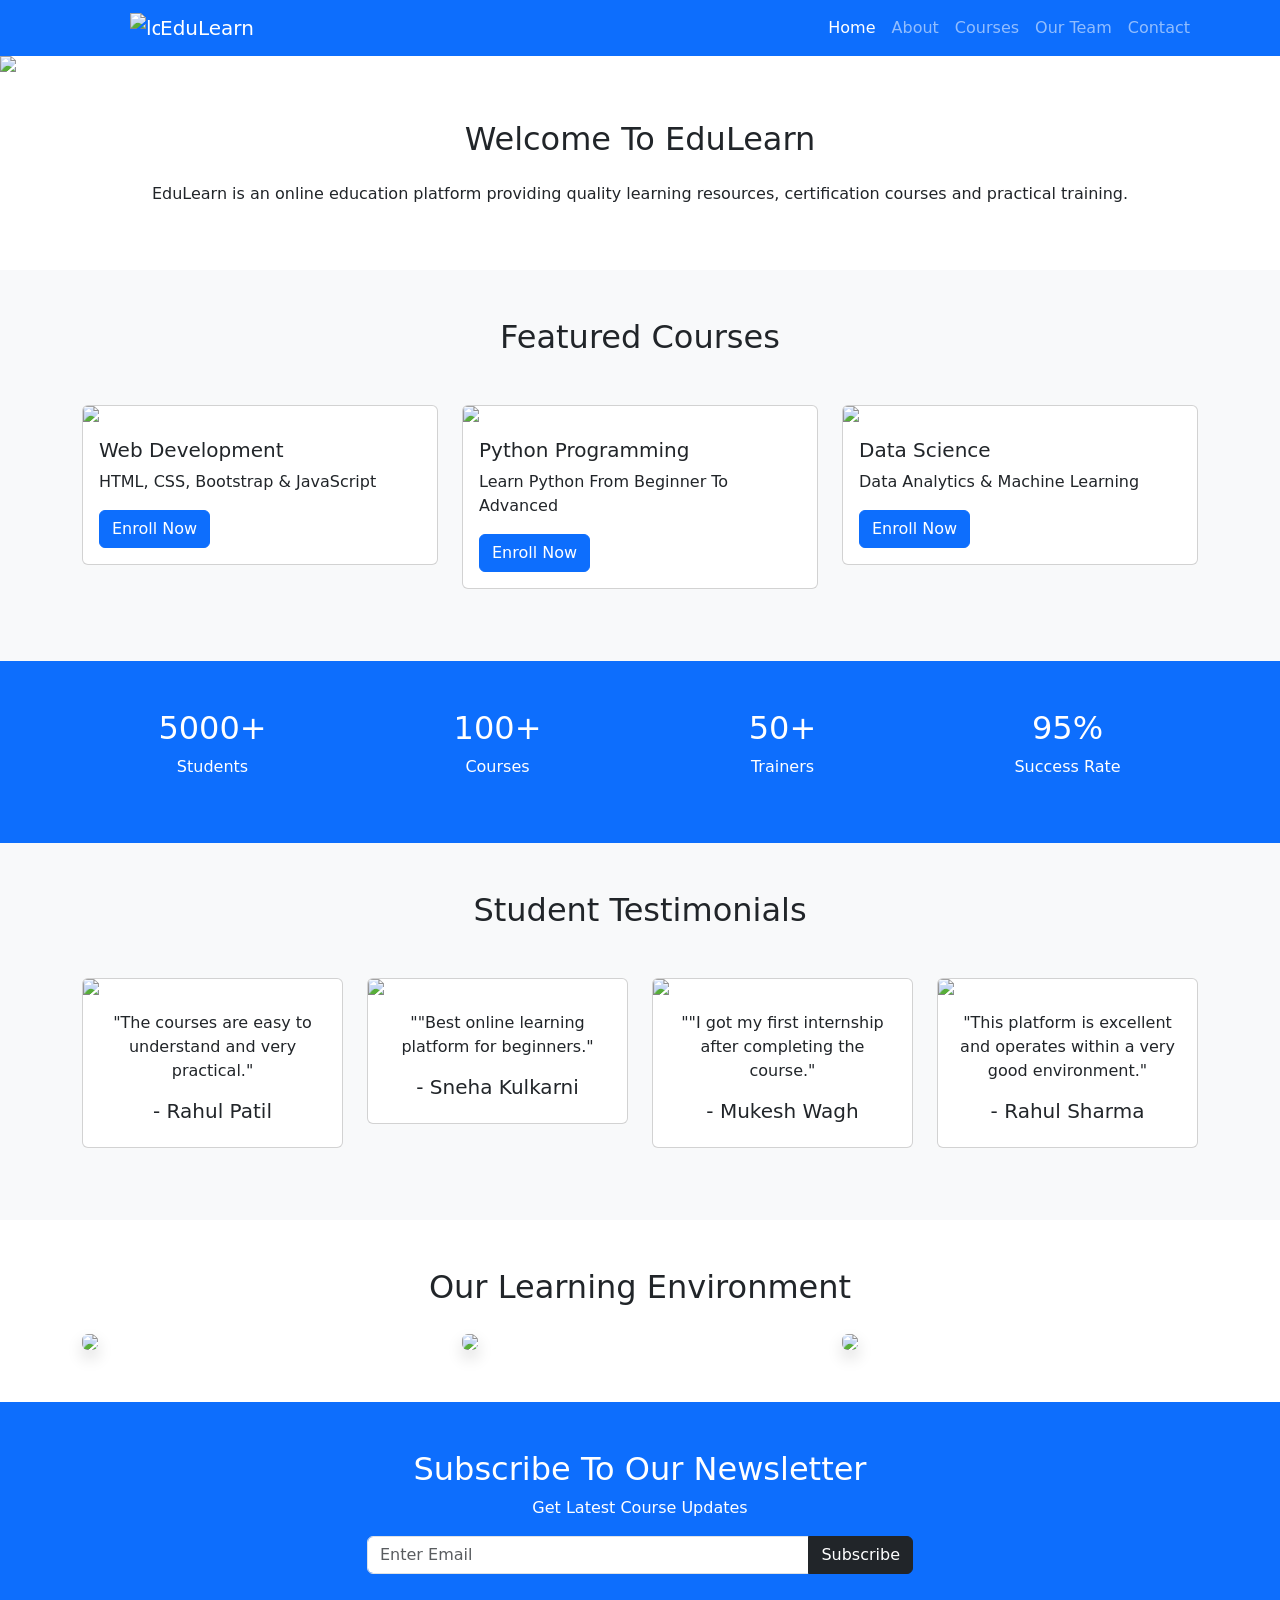
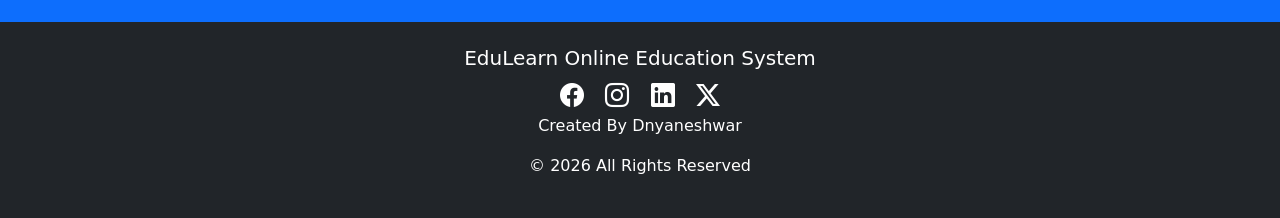
==== index.html @ 32cc706b "First Commit" ====
<!DOCTYPE html>
<html lang="en">
<head>
<meta charset="UTF-8">
<meta name="viewport" content="width=device-width, initial-scale=1.0">

<title>Online Education System</title>

<link href="https://cdn.jsdelivr.net/npm/bootstrap@5.3.3/dist/css/bootstrap.min.css" rel="stylesheet">

<link rel="stylesheet" href="css/style.css">

<link rel="stylesheet"
href="https://cdn.jsdelivr.net/npm/bootstrap-icons@1.11.3/font/bootstrap-icons.min.css">
</head>

<body>


    

<!-- Navbar -->

<nav class="navbar navbar-expand-lg navbar-dark bg-primary sticky-top">
<div class="container">
   <a href="index.html" class="navbar-brand d-flex align-items-center px-4 px-lg-5">
            <!-- <h2 class="m-0 text-primary"><i class="fa fa-book me-3"> -->
                <!-- <link href="img/log.jpg" rel="icon">  -->
                <img src="images/EduLearn logo.jpg" alt="logo" width="30" height="30">
            </i align-items-center>EduLearn </h2>
        </a>
<!-- <a class="navbar-brand fw-bold" href="#">
EduLearn
</a> -->

<button class="navbar-toggler"
data-bs-toggle="collapse"
data-bs-target="#menu">
<span class="navbar-toggler-icon"></span>
</button>

<div class="collapse navbar-collapse" id="menu">
<ul class="navbar-nav ms-auto">

<li class="nav-item">
<a class="nav-link active" href="index.html">Home</a>
</li>

<li class="nav-item">
<a class="nav-link" href="about.html">About</a>
</li>

<li class="nav-item">
<a class="nav-link" href="courses.html">Courses</a>
</li>

<li class="nav-item">
<a class="nav-link" href="team.html">Our Team</a>
</li>

<li class="nav-item">
<a class="nav-link" href="contact.html">Contact</a>
</li>

</ul>
</div>

</div>
</nav>

<!-- Slider -->

<div id="slider" class="carousel slide" data-bs-ride="carousel">

<div class="carousel-inner">

<div class="carousel-item active">
<img src="images/slider1.jpg"
class="d-block w-100 slider-img">

<div class="carousel-caption">
<h1>Learn Anytime Anywhere</h1>
<p>Upgrade Your Skills With Online Courses</p>
</div>
</div>

<div class="carousel-item">
<img src="images/slider2.jpg"
class="d-block w-100 slider-img">

<div class="carousel-caption">
<h1>Professional Courses</h1>
<p>Learn From Industry Experts</p>
</div>
</div>

<div class="carousel-item">
<img src="images/slider3.jpg"
class="d-block w-100 slider-img">

<div class="carousel-caption">
<h1>Build Your Career</h1>
<p>Start Learning Today</p>
</div>
</div>

</div>

<button class="carousel-control-prev"
type="button"
data-bs-target="#slider"
data-bs-slide="prev">

<span class="carousel-control-prev-icon"></span>

</button>

<button class="carousel-control-next"
type="button"
data-bs-target="#slider"
data-bs-slide="next">

<span class="carousel-control-next-icon"></span>

</button>

</div>



<!-- About Section -->

<section class="py-5">
<div class="container text-center">

<h2 class="mb-4">Welcome To EduLearn</h2>

<p>
EduLearn is an online education platform
providing quality learning resources,
certification courses and practical training.
</p>

</div>
</section>

<!-- Courses -->

<section class="bg-light py-5">

<div class="container">

<h2 class="text-center mb-5">
Featured Courses
</h2>

<div class="row">

<div class="col-md-4 mb-4">
<div class="card course-card">

<img src="images/Course 1.jpg"
class="card-img-top">

<div class="card-body">

<h5>Web Development</h5>

<p>
HTML, CSS, Bootstrap & JavaScript
</p>

<button class="btn btn-primary">
Enroll Now
</button>

</div>
</div>
</div>

<div class="col-md-4 mb-4">
<div class="card course-card">

<img src="images/Course 2.jpg"
class="card-img-top">

<div class="card-body">

<h5>Python Programming</h5>

<p>
Learn Python From Beginner To Advanced
</p>

<button class="btn btn-primary">
Enroll Now
</button>

</div>
</div>
</div>

<div class="col-md-4 mb-4">
<div class="card course-card">

<img src="images/Course 3.jpg"
class="card-img-top">

<div class="card-body">

<h5>Data Science</h5>

<p>
Data Analytics & Machine Learning
</p>

<button class="btn btn-primary">
Enroll Now
</button>

</div>
</div>
</div>

</div>

</div>

</section>

<!-- Statistics -->

<section class="py-5 bg-primary text-white">

<div class="container">

<div class="row text-center">

<div class="col-md-3">
<h2>5000+</h2>
<p>Students</p>
</div>

<div class="col-md-3">
<h2>100+</h2>
<p>Courses</p>
</div>

<div class="col-md-3">
<h2>50+</h2>
<p>Trainers</p>
</div>

<div class="col-md-3">
<h2>95%</h2>
<p>Success Rate</p>
</div>

</div>

</div>

</section>

<section class="py-5 bg-light">

<div class="container">

<h2 class="text-center mb-5">
Student Testimonials
</h2>

<div class="row">

<!-- <div class="col-md-4">
<div class="card p-3 shadow"> -->
<div class="col-md-3 mb-4">
<div class="card team-card text-center">
<img src="images/std1.jpg" class="card-img-top">
<div class="card-body">
<p>
"The courses are easy to understand and very practical."
</p>
<h5>- Rahul Patil</h5>
</div>
</div>
</div>

<div class="col-md-3 mb-4">
<div class="card team-card text-center">
<img src="images/std3.jpg" class="card-img-top">
<div class="card-body">
<p>
""Best online learning platform for beginners."
</p>
<h5>- Sneha Kulkarni</h5>
</div>
</div>
</div>

<div class="col-md-3 mb-4">
<div class="card team-card text-center">
<img src="images/std2.jpg" class="card-img-top">
<div class="card-body">
<p>
""I got my first internship after completing the course."
</p>
<h5>- Mukesh Wagh</h5>
</div>
</div>
</div>

<div class="col-md-3 mb-4">
<div class="card team-card text-center">
<img src="images/std4.jpg" class="card-img-top">
<div class="card-body">
<p>
"This platform is excellent and operates within a very good environment."
</p>
<h5>- Rahul Sharma</h5>
</div>
</div>
</div>

</section>


<section class="container py-5">
<h2 class="text-center mb-4">Our Learning Environment</h2>

<div class="row">
  <div class="col-md-4">
    <img src="images/gallery1.jpg" class="img-fluid rounded shadow">
  </div>

  <div class="col-md-4">
    <img src="images/gallery2.jpg" class="img-fluid rounded shadow">
  </div>

  <div class="col-md-4">
    <img src="images/gallery3.jpg" class="img-fluid rounded shadow">
  </div>
</div>
</section>

<section class="py-5 bg-primary text-white">

<div class="container text-center">

<h2>
Subscribe To Our Newsletter
</h2>

<p>
Get Latest Course Updates
</p>

<div class="row justify-content-center">

<div class="col-md-6">

<div class="input-group">

<input
type="email"
class="form-control"
placeholder="Enter Email">

<button class="btn btn-dark">
Subscribe
</button>

</div>

</div>

</div>

</div>

</section>



<!-- Footer -->

<footer class="bg-dark text-white text-center p-4">

<h5>EduLearn Online Education System</h5>



<div>

<i class="bi bi-facebook fs-4 mx-2"></i>
<i class="bi bi-instagram fs-4 mx-2"></i>
<i class="bi bi-linkedin fs-4 mx-2"></i>
<i class="bi bi-twitter-x fs-4 mx-2"></i>

</div>
<p>Created By Dnyaneshwar</p>
<p>© 2026 All Rights Reserved</p>
</footer>

<script src="https://cdn.jsdelivr.net/npm/bootstrap@5.3.3/dist/js/bootstrap.bundle.min.js"></script>

</body>
</html>
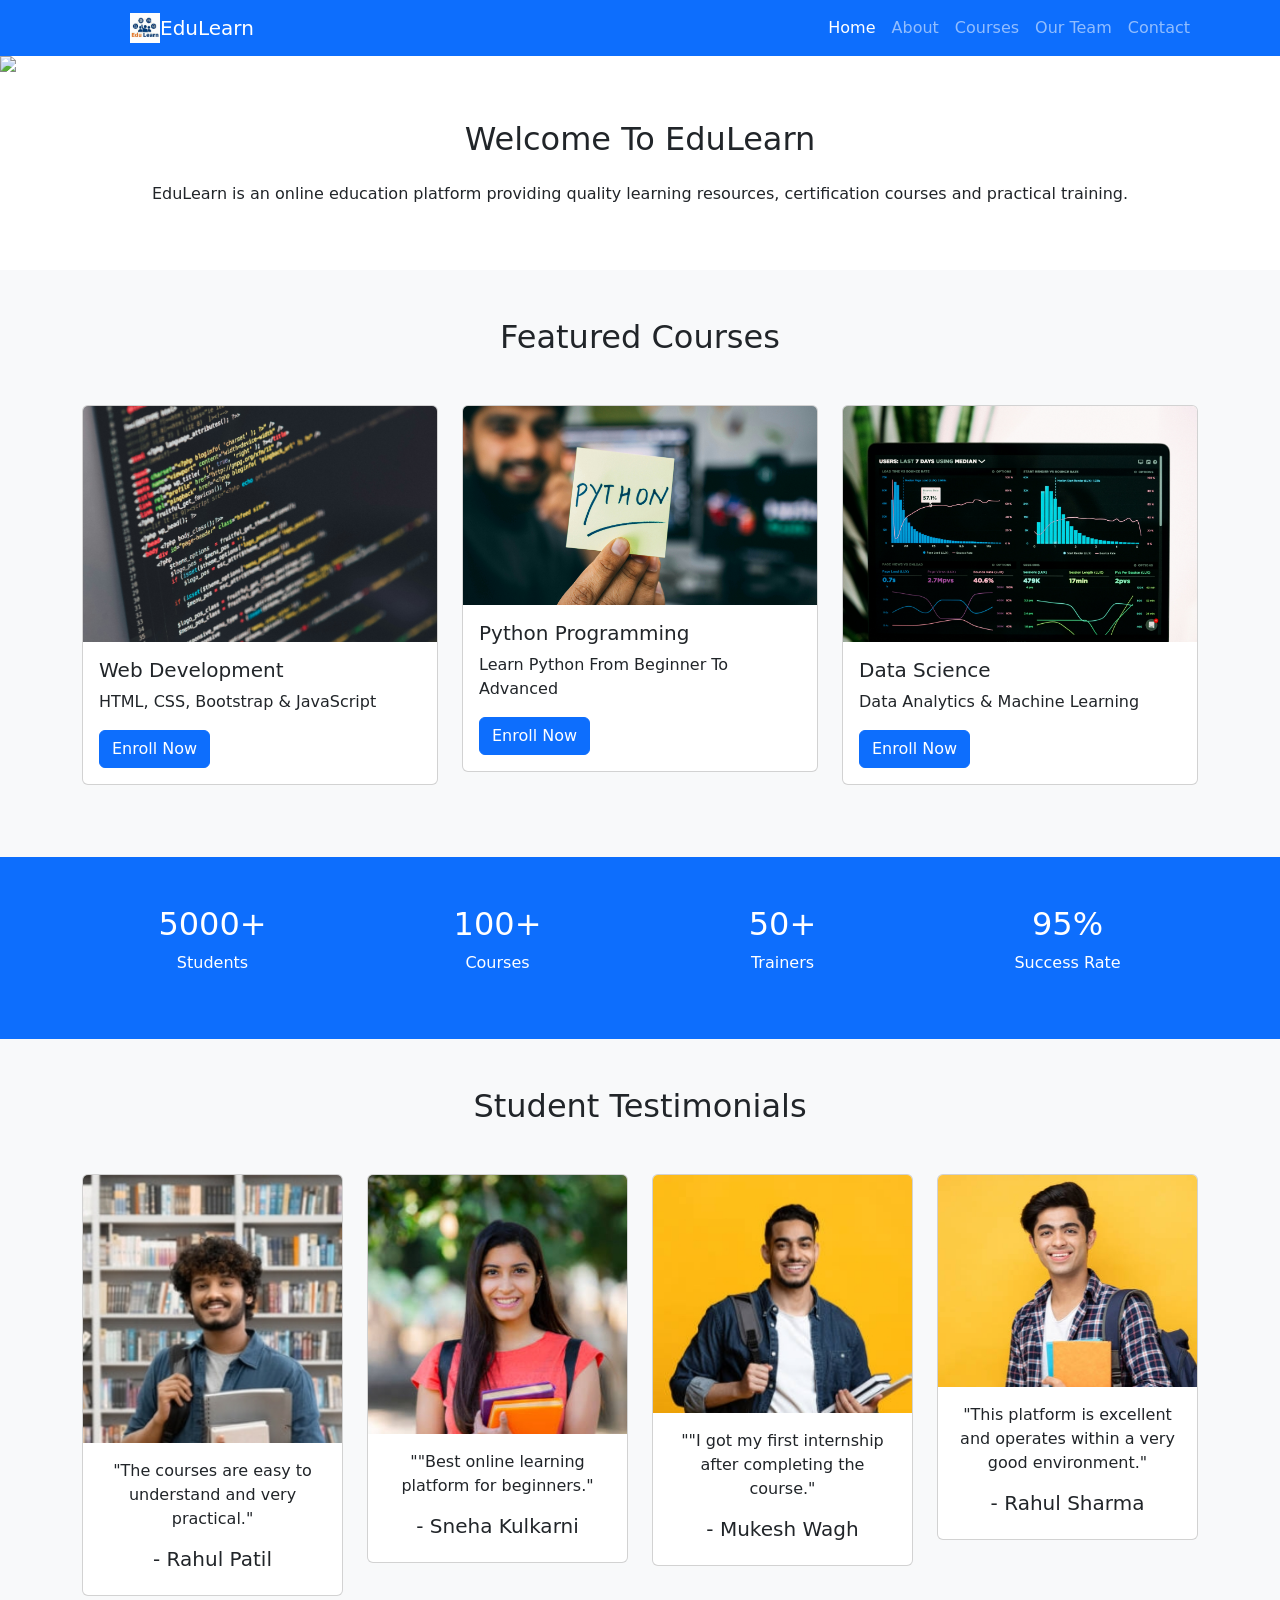
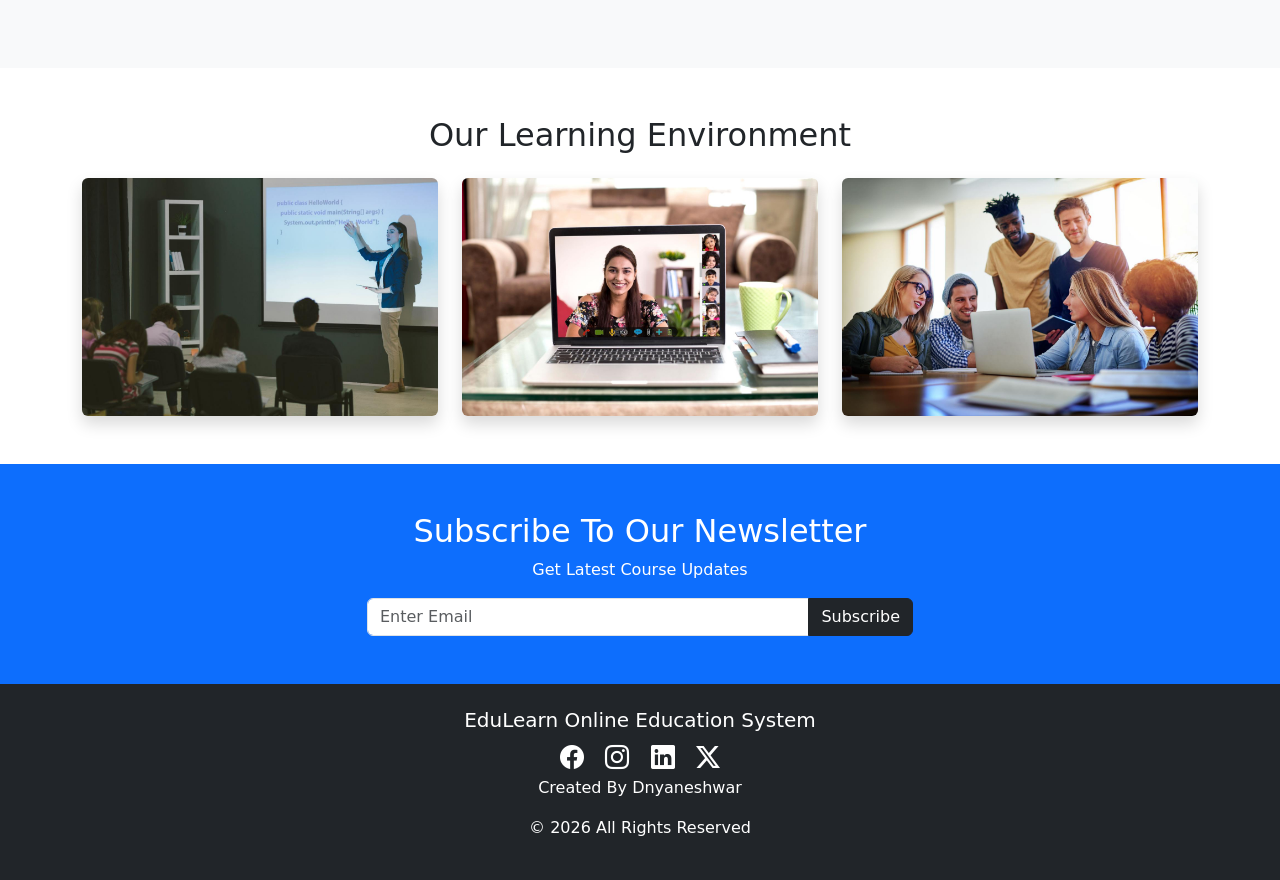
==== commit b5f43a84: "Fixed image paths" ====
--- a/index.html
+++ b/index.html
@@ -26,7 +26,7 @@
    <a href="index.html" class="navbar-brand d-flex align-items-center px-4 px-lg-5">
             <!-- <h2 class="m-0 text-primary"><i class="fa fa-book me-3"> -->
                 <!-- <link href="img/log.jpg" rel="icon">  -->
-                <img src="images/EduLearn logo.jpg" alt="logo" width="30" height="30">
+                <img src="Images/EduLearn logo.jpg" alt="logo" width="30" height="30">
             </i align-items-center>EduLearn </h2>
         </a>
 <!-- <a class="navbar-brand fw-bold" href="#">
@@ -75,7 +75,7 @@
 <div class="carousel-inner">
 
 <div class="carousel-item active">
-<img src="images/slider1.jpg"
+<img src="Images/slider1.jpg"
 class="d-block w-100 slider-img">
 
 <div class="carousel-caption">
@@ -85,7 +85,7 @@
 </div>
 
 <div class="carousel-item">
-<img src="images/slider2.jpg"
+<img src="Images/slider2.jpg"
 class="d-block w-100 slider-img">
 
 <div class="carousel-caption">
@@ -95,7 +95,7 @@
 </div>
 
 <div class="carousel-item">
-<img src="images/slider3.jpg"
+<img src="Images/slider3.jpg"
 class="d-block w-100 slider-img">
 
 <div class="carousel-caption">
@@ -159,7 +159,7 @@
 <div class="col-md-4 mb-4">
 <div class="card course-card">
 
-<img src="images/Course 1.jpg"
+<img src="Images/Course 1.jpg"
 class="card-img-top">
 
 <div class="card-body">
@@ -181,7 +181,7 @@
 <div class="col-md-4 mb-4">
 <div class="card course-card">
 
-<img src="images/Course 2.jpg"
+<img src="Images/Course 2.jpg"
 class="card-img-top">
 
 <div class="card-body">
@@ -203,7 +203,7 @@
 <div class="col-md-4 mb-4">
 <div class="card course-card">
 
-<img src="images/Course 3.jpg"
+<img src="Images/Course 3.jpg"
 class="card-img-top">
 
 <div class="card-body">
@@ -276,7 +276,7 @@
 <div class="card p-3 shadow"> -->
 <div class="col-md-3 mb-4">
 <div class="card team-card text-center">
-<img src="images/std1.jpg" class="card-img-top">
+<img src="Images/std1.jpg" class="card-img-top">
 <div class="card-body">
 <p>
 "The courses are easy to understand and very practical."
@@ -288,7 +288,7 @@
 
 <div class="col-md-3 mb-4">
 <div class="card team-card text-center">
-<img src="images/std3.jpg" class="card-img-top">
+<img src="Images/std3.jpg" class="card-img-top">
 <div class="card-body">
 <p>
 ""Best online learning platform for beginners."
@@ -300,7 +300,7 @@
 
 <div class="col-md-3 mb-4">
 <div class="card team-card text-center">
-<img src="images/std2.jpg" class="card-img-top">
+<img src="Images/std2.jpg" class="card-img-top">
 <div class="card-body">
 <p>
 ""I got my first internship after completing the course."
@@ -312,7 +312,7 @@
 
 <div class="col-md-3 mb-4">
 <div class="card team-card text-center">
-<img src="images/std4.jpg" class="card-img-top">
+<img src="Images/std4.jpg" class="card-img-top">
 <div class="card-body">
 <p>
 "This platform is excellent and operates within a very good environment."
@@ -330,15 +330,15 @@
 
 <div class="row">
   <div class="col-md-4">
-    <img src="images/gallery1.jpg" class="img-fluid rounded shadow">
+    <img src="Images/gallery1.jpg" class="img-fluid rounded shadow">
   </div>
 
   <div class="col-md-4">
-    <img src="images/gallery2.jpg" class="img-fluid rounded shadow">
+    <img src="Images/gallery2.jpg" class="img-fluid rounded shadow">
   </div>
 
   <div class="col-md-4">
-    <img src="images/gallery3.jpg" class="img-fluid rounded shadow">
+    <img src="Images/gallery3.jpg" class="img-fluid rounded shadow">
   </div>
 </div>
 </section>
